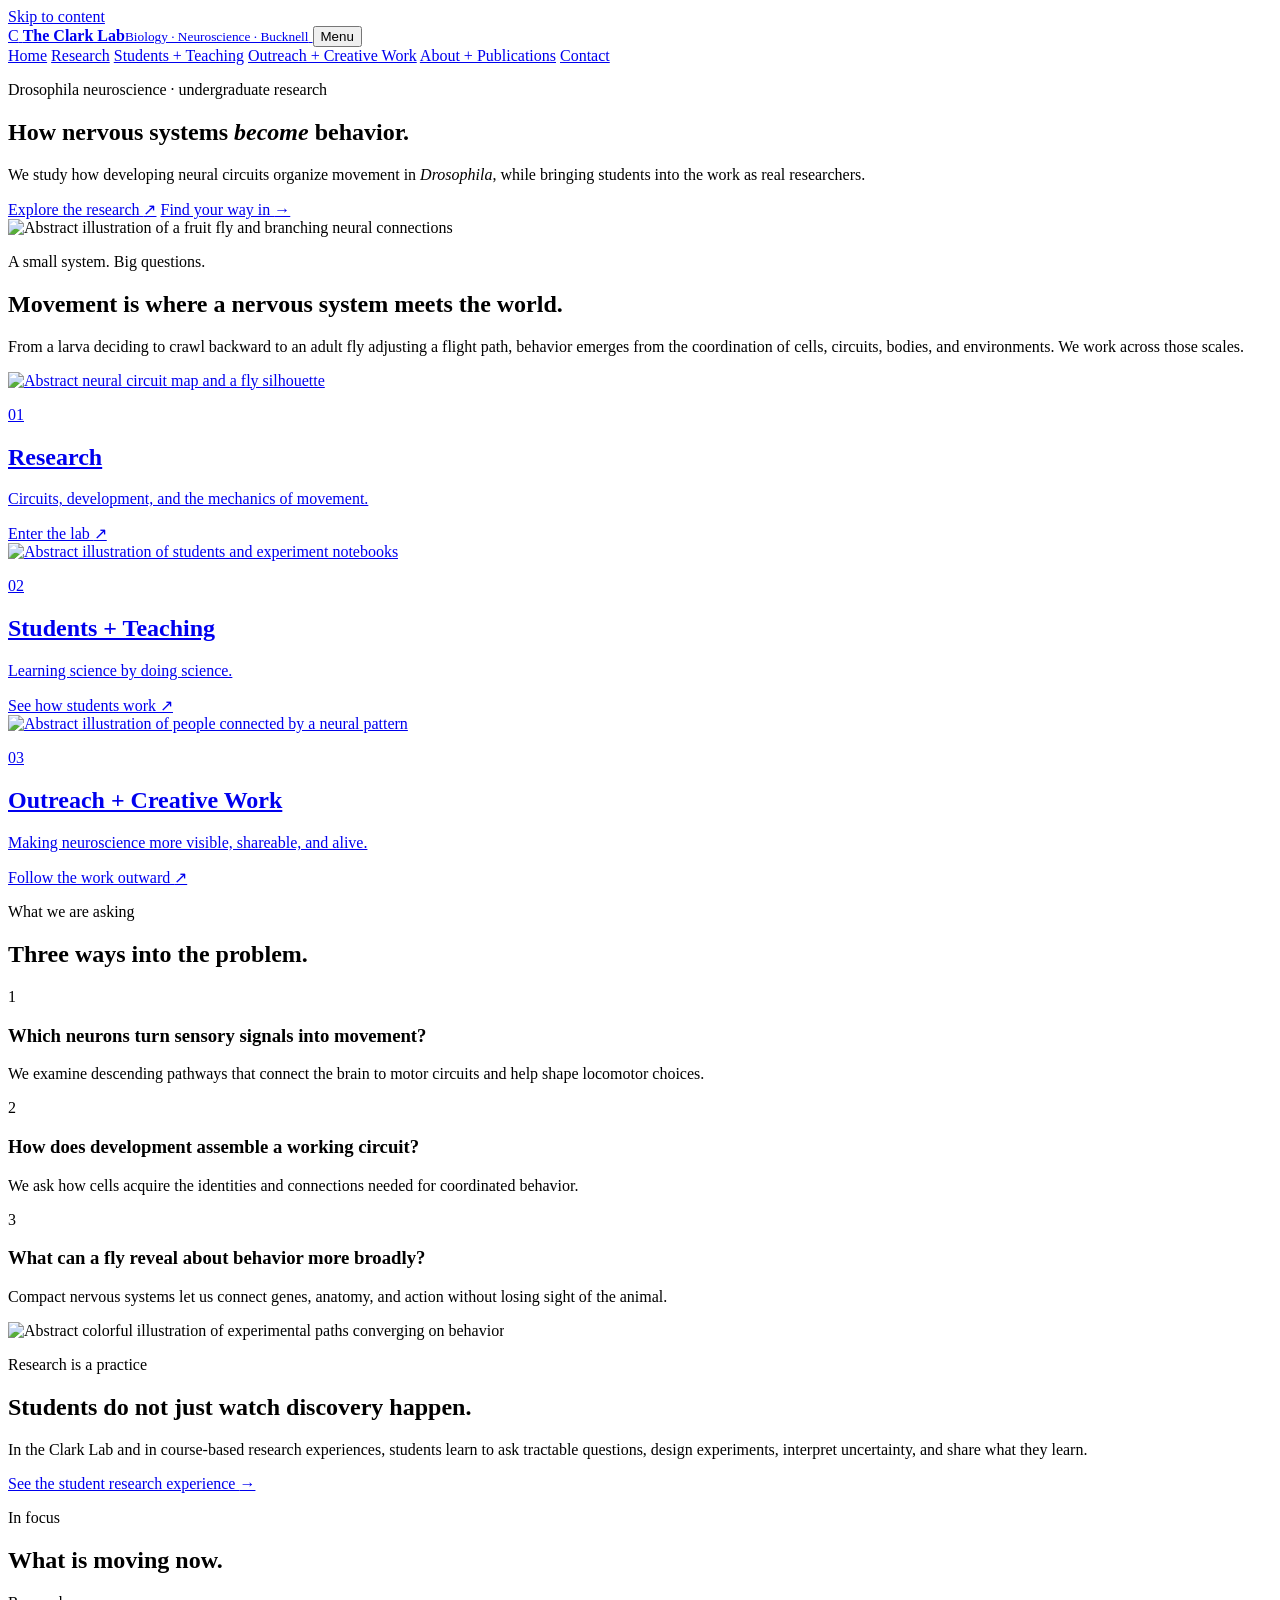
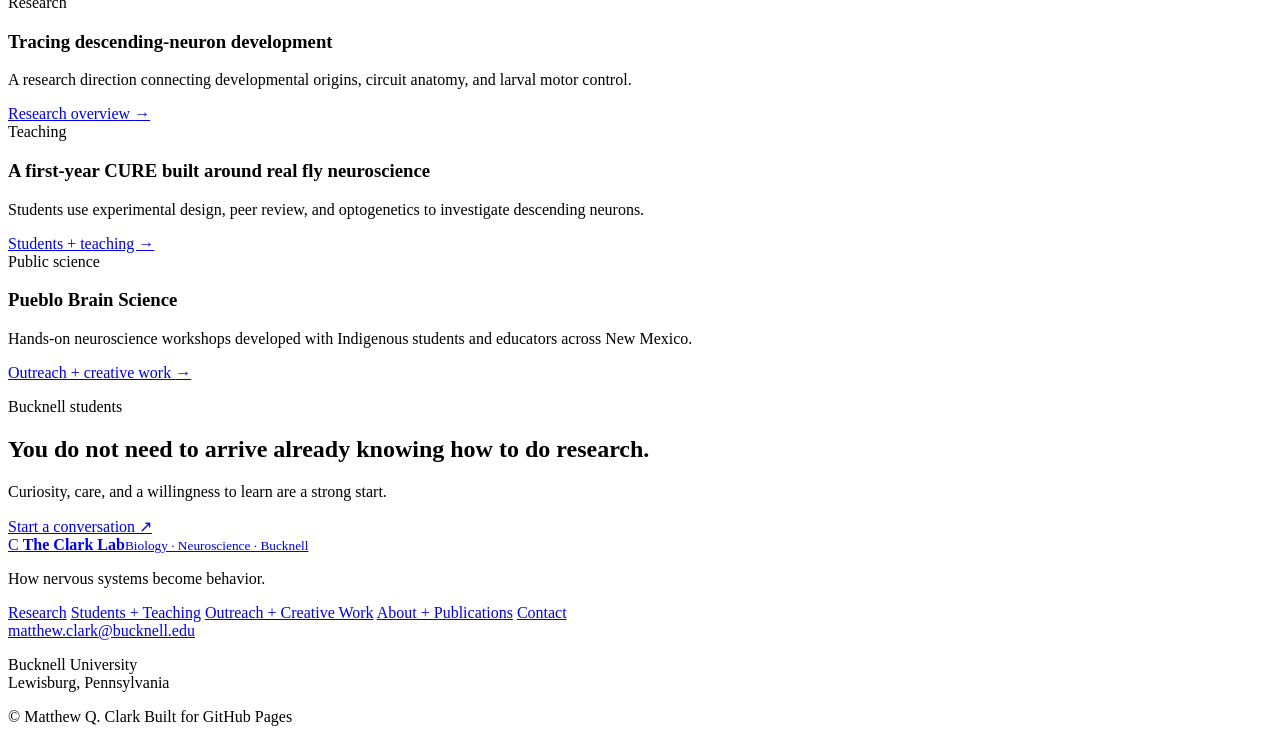
==== index.html @ 7c09bc30 "Initial website upload" ====
<!doctype html>
<html lang="en">
<head>
  <meta charset="utf-8">
  <meta name="viewport" content="width=device-width, initial-scale=1">
  <meta name="description" content="The Clark Lab studies how developing neural circuits organize movement in Drosophila while bringing students into the work as researchers.">
  <title>The Clark Lab | How nervous systems become behavior</title>
  <link rel="stylesheet" href="assets/styles.css">
  <script defer src="assets/script.js"></script>
</head>
<body>
  <a class="skip-link" href="#main">Skip to content</a>
  <header class="site-header">
    <a class="brand" href="index.html" aria-label="The Clark Lab home">
      <span class="brand-mark" aria-hidden="true">C</span>
      <span><strong>The Clark Lab</strong><small>Biology · Neuroscience · Bucknell</small></span>
    </a>
    <button class="menu-toggle" type="button" aria-expanded="false" aria-controls="site-nav">Menu</button>
    <nav id="site-nav" class="site-nav" aria-label="Primary navigation">
      <a class="active" aria-current="page" href="index.html">Home</a>
      <a href="research.html">Research</a>
      <a href="students.html">Students + Teaching</a>
      <a href="outreach.html">Outreach + Creative Work</a>
      <a href="about.html">About + Publications</a>
      <a href="contact.html">Contact</a>
    </nav>
  </header>

  <main id="main">
    <section class="hero section-shell">
      <div class="hero-copy reveal">
        <p class="eyebrow">Drosophila neuroscience · undergraduate research</p>
        <h1>How nervous systems <em>become</em> behavior.</h1>
        <p class="lead">We study how developing neural circuits organize movement in <i>Drosophila</i>, while bringing students into the work as real researchers.</p>
        <div class="button-row">
          <a class="button button-primary" href="research.html">Explore the research <span aria-hidden="true">↗</span></a>
          <a class="button button-ghost" href="students.html">Find your way in <span aria-hidden="true">→</span></a>
        </div>
      </div>
      <div class="hero-art reveal" aria-label="Abstract illustration of a fruit fly connected to a descending neural circuit">
        <img src="assets/img/hero-circuit.svg" alt="Abstract illustration of a fruit fly and branching neural connections" width="900" height="700">
      </div>
    </section>

    <section class="intro section-shell reveal">
      <p class="section-kicker">A small system. Big questions.</p>
      <div class="split-heading">
        <h2>Movement is where a nervous system meets the world.</h2>
        <p>From a larva deciding to crawl backward to an adult fly adjusting a flight path, behavior emerges from the coordination of cells, circuits, bodies, and environments. We work across those scales.</p>
      </div>
    </section>

    <section class="pathways section-shell">
      <a class="path-card path-research reveal" href="research.html">
        <img src="assets/img/research-card.svg" alt="Abstract neural circuit map and a fly silhouette">
        <div class="path-card-copy">
          <p class="eyebrow">01</p>
          <h2>Research</h2>
          <p>Circuits, development, and the mechanics of movement.</p>
          <span class="text-link">Enter the lab <span aria-hidden="true">↗</span></span>
        </div>
      </a>
      <a class="path-card path-teaching reveal" href="students.html">
        <img src="assets/img/teaching-card.svg" alt="Abstract illustration of students and experiment notebooks">
        <div class="path-card-copy">
          <p class="eyebrow">02</p>
          <h2>Students + Teaching</h2>
          <p>Learning science by doing science.</p>
          <span class="text-link">See how students work <span aria-hidden="true">↗</span></span>
        </div>
      </a>
      <a class="path-card path-outreach reveal" href="outreach.html">
        <img src="assets/img/outreach-card.svg" alt="Abstract illustration of people connected by a neural pattern">
        <div class="path-card-copy">
          <p class="eyebrow">03</p>
          <h2>Outreach + Creative Work</h2>
          <p>Making neuroscience more visible, shareable, and alive.</p>
          <span class="text-link">Follow the work outward <span aria-hidden="true">↗</span></span>
        </div>
      </a>
    </section>

    <section class="questions-section section-shell">
      <div class="section-heading reveal">
        <p class="section-kicker">What we are asking</p>
        <h2>Three ways into the problem.</h2>
      </div>
      <div class="question-grid">
        <article class="question reveal">
          <span class="question-number">1</span>
          <h3>Which neurons turn sensory signals into movement?</h3>
          <p>We examine descending pathways that connect the brain to motor circuits and help shape locomotor choices.</p>
        </article>
        <article class="question reveal">
          <span class="question-number">2</span>
          <h3>How does development assemble a working circuit?</h3>
          <p>We ask how cells acquire the identities and connections needed for coordinated behavior.</p>
        </article>
        <article class="question reveal">
          <span class="question-number">3</span>
          <h3>What can a fly reveal about behavior more broadly?</h3>
          <p>Compact nervous systems let us connect genes, anatomy, and action without losing sight of the animal.</p>
        </article>
      </div>
    </section>

    <section class="feature-band">
      <div class="section-shell feature-band-layout">
        <div class="feature-art reveal">
          <img src="assets/img/process-band.svg" alt="Abstract colorful illustration of experimental paths converging on behavior">
        </div>
        <div class="feature-copy reveal">
          <p class="section-kicker">Research is a practice</p>
          <h2>Students do not just watch discovery happen.</h2>
          <p>In the Clark Lab and in course-based research experiences, students learn to ask tractable questions, design experiments, interpret uncertainty, and share what they learn.</p>
          <a class="text-link" href="students.html">See the student research experience <span aria-hidden="true">→</span></a>
        </div>
      </div>
    </section>

    <section class="current-work section-shell">
      <div class="section-heading reveal">
        <p class="section-kicker">In focus</p>
        <h2>What is moving now.</h2>
      </div>
      <div class="update-grid">
        <article class="update-card reveal">
          <span class="update-label">Research</span>
          <h3>Tracing descending-neuron development</h3>
          <p>A research direction connecting developmental origins, circuit anatomy, and larval motor control.</p>
          <a href="research.html" class="text-link">Research overview <span aria-hidden="true">→</span></a>
        </article>
        <article class="update-card reveal">
          <span class="update-label">Teaching</span>
          <h3>A first-year CURE built around real fly neuroscience</h3>
          <p>Students use experimental design, peer review, and optogenetics to investigate descending neurons.</p>
          <a href="students.html" class="text-link">Students + teaching <span aria-hidden="true">→</span></a>
        </article>
        <article class="update-card reveal">
          <span class="update-label">Public science</span>
          <h3>Pueblo Brain Science</h3>
          <p>Hands-on neuroscience workshops developed with Indigenous students and educators across New Mexico.</p>
          <a href="outreach.html" class="text-link">Outreach + creative work <span aria-hidden="true">→</span></a>
        </article>
      </div>
    </section>

    <section class="join-banner section-shell reveal">
      <p class="section-kicker">Bucknell students</p>
      <h2>You do not need to arrive already knowing how to do research.</h2>
      <p>Curiosity, care, and a willingness to learn are a strong start.</p>
      <a class="button button-primary" href="contact.html">Start a conversation <span aria-hidden="true">↗</span></a>
    </section>
  </main>

  <footer class="site-footer">
    <div class="footer-main section-shell">
      <div>
        <a class="brand footer-brand" href="index.html">
          <span class="brand-mark" aria-hidden="true">C</span>
          <span><strong>The Clark Lab</strong><small>Biology · Neuroscience · Bucknell</small></span>
        </a>
        <p class="footer-note">How nervous systems become behavior.</p>
      </div>
      <div class="footer-links">
        <a href="research.html">Research</a>
        <a href="students.html">Students + Teaching</a>
        <a href="outreach.html">Outreach + Creative Work</a>
        <a href="about.html">About + Publications</a>
        <a href="contact.html">Contact</a>
      </div>
      <div class="footer-contact">
        <a href="mailto:matthew.clark@bucknell.edu">matthew.clark@bucknell.edu</a>
        <p>Bucknell University<br>Lewisburg, Pennsylvania</p>
      </div>
    </div>
    <div class="footer-bottom section-shell">
      <span>© <span id="year"></span> Matthew Q. Clark</span>
      <span>Built for GitHub Pages</span>
    </div>
  </footer>
</body>
</html>
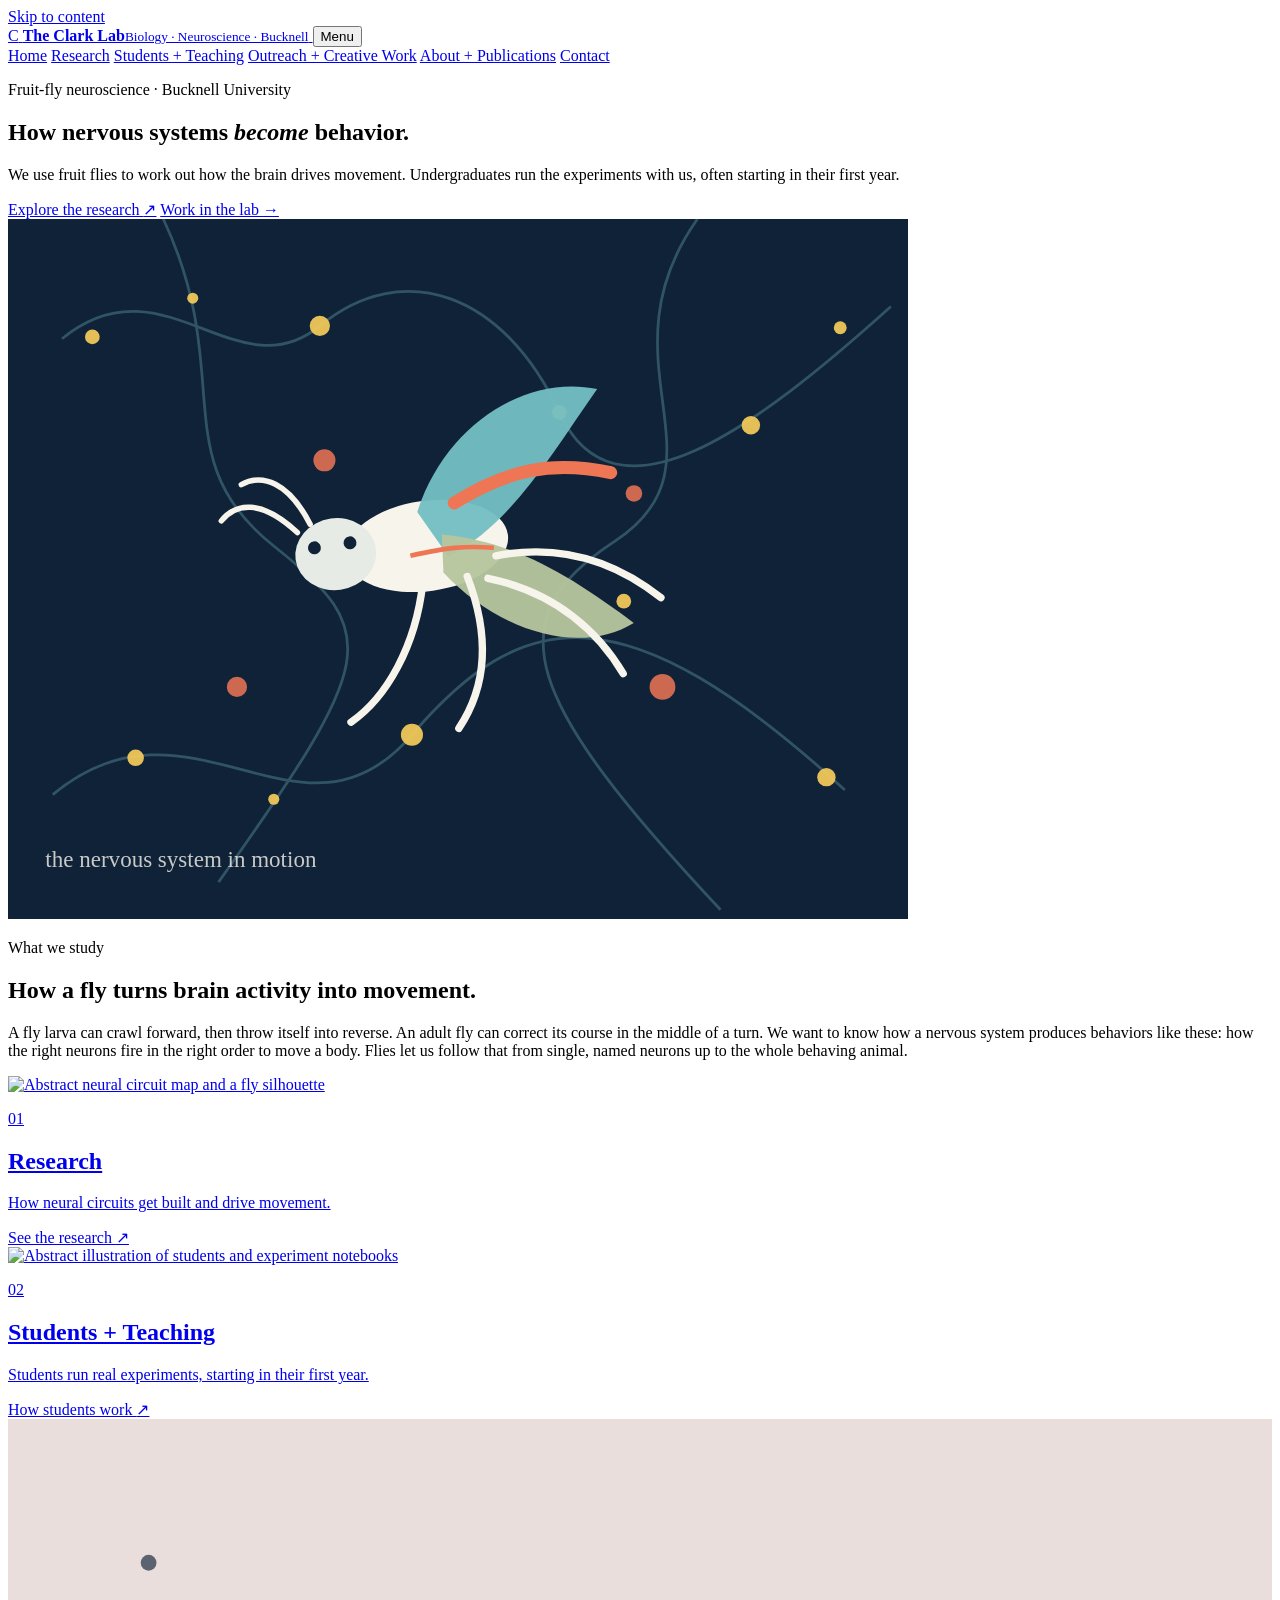
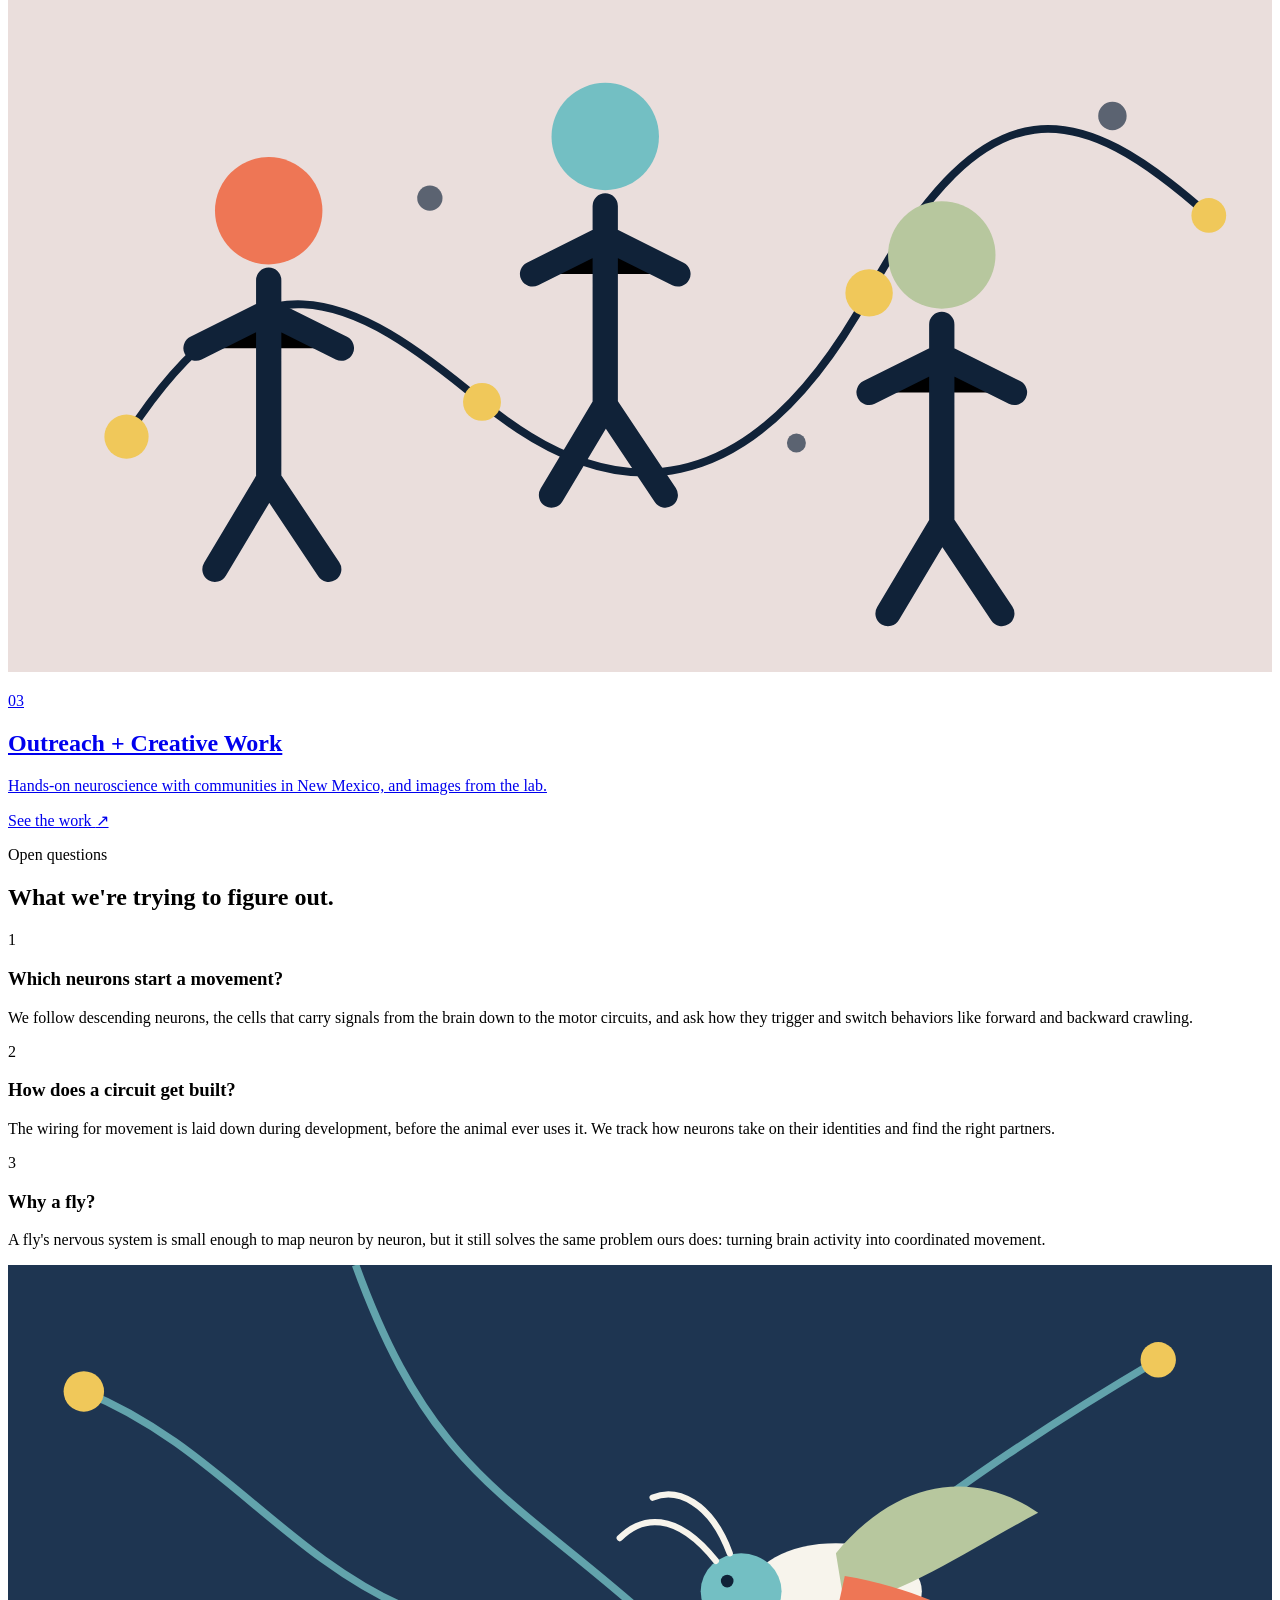
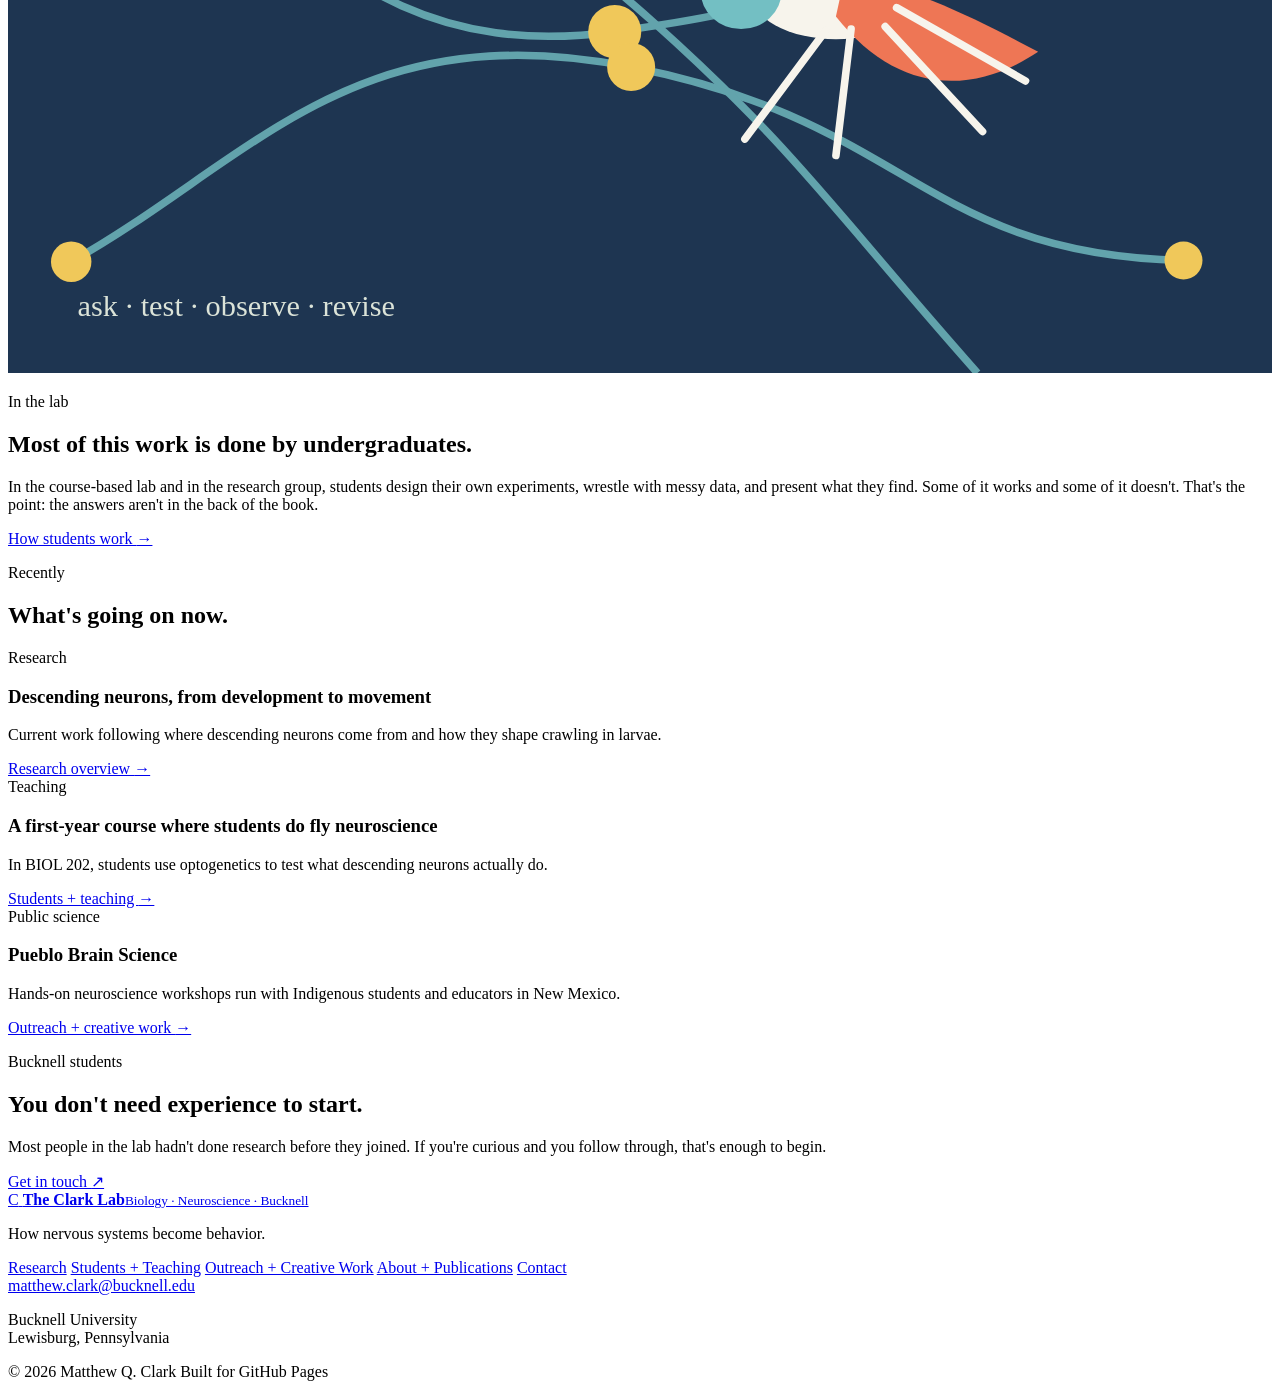
==== commit eee9dc7d: "Refresh site copy" ====
--- a/index.html
+++ b/index.html
@@ -3,7 +3,7 @@
 <head>
   <meta charset="utf-8">
   <meta name="viewport" content="width=device-width, initial-scale=1">
-  <meta name="description" content="The Clark Lab studies how developing neural circuits organize movement in Drosophila while bringing students into the work as researchers.">
+  <meta name="description" content="The Clark Lab at Bucknell uses fruit flies to study how the brain drives movement, with undergraduates running the experiments.">
   <title>The Clark Lab | How nervous systems become behavior</title>
   <link rel="stylesheet" href="assets/styles.css">
   <script defer src="assets/script.js"></script>
@@ -29,12 +29,12 @@
   <main id="main">
     <section class="hero section-shell">
       <div class="hero-copy reveal">
-        <p class="eyebrow">Drosophila neuroscience · undergraduate research</p>
+        <p class="eyebrow">Fruit-fly neuroscience · Bucknell University</p>
         <h1>How nervous systems <em>become</em> behavior.</h1>
-        <p class="lead">We study how developing neural circuits organize movement in <i>Drosophila</i>, while bringing students into the work as real researchers.</p>
+        <p class="lead">We use fruit flies to work out how the brain drives movement. Undergraduates run the experiments with us, often starting in their first year.</p>
         <div class="button-row">
           <a class="button button-primary" href="research.html">Explore the research <span aria-hidden="true">↗</span></a>
-          <a class="button button-ghost" href="students.html">Find your way in <span aria-hidden="true">→</span></a>
+          <a class="button button-ghost" href="students.html">Work in the lab <span aria-hidden="true">→</span></a>
         </div>
       </div>
       <div class="hero-art reveal" aria-label="Abstract illustration of a fruit fly connected to a descending neural circuit">
@@ -43,10 +43,10 @@
     </section>
 
     <section class="intro section-shell reveal">
-      <p class="section-kicker">A small system. Big questions.</p>
+      <p class="section-kicker">What we study</p>
       <div class="split-heading">
-        <h2>Movement is where a nervous system meets the world.</h2>
-        <p>From a larva deciding to crawl backward to an adult fly adjusting a flight path, behavior emerges from the coordination of cells, circuits, bodies, and environments. We work across those scales.</p>
+        <h2>How a fly turns brain activity into movement.</h2>
+        <p>A fly larva can crawl forward, then throw itself into reverse. An adult fly can correct its course in the middle of a turn. We want to know how a nervous system produces behaviors like these: how the right neurons fire in the right order to move a body. Flies let us follow that from single, named neurons up to the whole behaving animal.</p>
       </div>
     </section>
 
@@ -56,8 +56,8 @@
         <div class="path-card-copy">
           <p class="eyebrow">01</p>
           <h2>Research</h2>
-          <p>Circuits, development, and the mechanics of movement.</p>
-          <span class="text-link">Enter the lab <span aria-hidden="true">↗</span></span>
+          <p>How neural circuits get built and drive movement.</p>
+          <span class="text-link">See the research <span aria-hidden="true">↗</span></span>
         </div>
       </a>
       <a class="path-card path-teaching reveal" href="students.html">
@@ -65,8 +65,8 @@
         <div class="path-card-copy">
           <p class="eyebrow">02</p>
           <h2>Students + Teaching</h2>
-          <p>Learning science by doing science.</p>
-          <span class="text-link">See how students work <span aria-hidden="true">↗</span></span>
+          <p>Students run real experiments, starting in their first year.</p>
+          <span class="text-link">How students work <span aria-hidden="true">↗</span></span>
         </div>
       </a>
       <a class="path-card path-outreach reveal" href="outreach.html">
@@ -74,32 +74,32 @@
         <div class="path-card-copy">
           <p class="eyebrow">03</p>
           <h2>Outreach + Creative Work</h2>
-          <p>Making neuroscience more visible, shareable, and alive.</p>
-          <span class="text-link">Follow the work outward <span aria-hidden="true">↗</span></span>
+          <p>Hands-on neuroscience with communities in New Mexico, and images from the lab.</p>
+          <span class="text-link">See the work <span aria-hidden="true">↗</span></span>
         </div>
       </a>
     </section>
 
     <section class="questions-section section-shell">
       <div class="section-heading reveal">
-        <p class="section-kicker">What we are asking</p>
-        <h2>Three ways into the problem.</h2>
+        <p class="section-kicker">Open questions</p>
+        <h2>What we're trying to figure out.</h2>
       </div>
       <div class="question-grid">
         <article class="question reveal">
           <span class="question-number">1</span>
-          <h3>Which neurons turn sensory signals into movement?</h3>
-          <p>We examine descending pathways that connect the brain to motor circuits and help shape locomotor choices.</p>
+          <h3>Which neurons start a movement?</h3>
+          <p>We follow descending neurons, the cells that carry signals from the brain down to the motor circuits, and ask how they trigger and switch behaviors like forward and backward crawling.</p>
         </article>
         <article class="question reveal">
           <span class="question-number">2</span>
-          <h3>How does development assemble a working circuit?</h3>
-          <p>We ask how cells acquire the identities and connections needed for coordinated behavior.</p>
+          <h3>How does a circuit get built?</h3>
+          <p>The wiring for movement is laid down during development, before the animal ever uses it. We track how neurons take on their identities and find the right partners.</p>
         </article>
         <article class="question reveal">
           <span class="question-number">3</span>
-          <h3>What can a fly reveal about behavior more broadly?</h3>
-          <p>Compact nervous systems let us connect genes, anatomy, and action without losing sight of the animal.</p>
+          <h3>Why a fly?</h3>
+          <p>A fly's nervous system is small enough to map neuron by neuron, but it still solves the same problem ours does: turning brain activity into coordinated movement.</p>
         </article>
       </div>
     </section>
@@ -110,36 +110,36 @@
           <img src="assets/img/process-band.svg" alt="Abstract colorful illustration of experimental paths converging on behavior">
         </div>
         <div class="feature-copy reveal">
-          <p class="section-kicker">Research is a practice</p>
-          <h2>Students do not just watch discovery happen.</h2>
-          <p>In the Clark Lab and in course-based research experiences, students learn to ask tractable questions, design experiments, interpret uncertainty, and share what they learn.</p>
-          <a class="text-link" href="students.html">See the student research experience <span aria-hidden="true">→</span></a>
+          <p class="section-kicker">In the lab</p>
+          <h2>Most of this work is done by undergraduates.</h2>
+          <p>In the course-based lab and in the research group, students design their own experiments, wrestle with messy data, and present what they find. Some of it works and some of it doesn't. That's the point: the answers aren't in the back of the book.</p>
+          <a class="text-link" href="students.html">How students work <span aria-hidden="true">→</span></a>
         </div>
       </div>
     </section>
 
     <section class="current-work section-shell">
       <div class="section-heading reveal">
-        <p class="section-kicker">In focus</p>
-        <h2>What is moving now.</h2>
+        <p class="section-kicker">Recently</p>
+        <h2>What's going on now.</h2>
       </div>
       <div class="update-grid">
         <article class="update-card reveal">
           <span class="update-label">Research</span>
-          <h3>Tracing descending-neuron development</h3>
-          <p>A research direction connecting developmental origins, circuit anatomy, and larval motor control.</p>
+          <h3>Descending neurons, from development to movement</h3>
+          <p>Current work following where descending neurons come from and how they shape crawling in larvae.</p>
           <a href="research.html" class="text-link">Research overview <span aria-hidden="true">→</span></a>
         </article>
         <article class="update-card reveal">
           <span class="update-label">Teaching</span>
-          <h3>A first-year CURE built around real fly neuroscience</h3>
-          <p>Students use experimental design, peer review, and optogenetics to investigate descending neurons.</p>
+          <h3>A first-year course where students do fly neuroscience</h3>
+          <p>In BIOL 202, students use optogenetics to test what descending neurons actually do.</p>
           <a href="students.html" class="text-link">Students + teaching <span aria-hidden="true">→</span></a>
         </article>
         <article class="update-card reveal">
           <span class="update-label">Public science</span>
           <h3>Pueblo Brain Science</h3>
-          <p>Hands-on neuroscience workshops developed with Indigenous students and educators across New Mexico.</p>
+          <p>Hands-on neuroscience workshops run with Indigenous students and educators in New Mexico.</p>
           <a href="outreach.html" class="text-link">Outreach + creative work <span aria-hidden="true">→</span></a>
         </article>
       </div>
@@ -147,9 +147,9 @@
 
     <section class="join-banner section-shell reveal">
       <p class="section-kicker">Bucknell students</p>
-      <h2>You do not need to arrive already knowing how to do research.</h2>
-      <p>Curiosity, care, and a willingness to learn are a strong start.</p>
-      <a class="button button-primary" href="contact.html">Start a conversation <span aria-hidden="true">↗</span></a>
+      <h2>You don't need experience to start.</h2>
+      <p>Most people in the lab hadn't done research before they joined. If you're curious and you follow through, that's enough to begin.</p>
+      <a class="button button-primary" href="contact.html">Get in touch <span aria-hidden="true">↗</span></a>
     </section>
   </main>
 
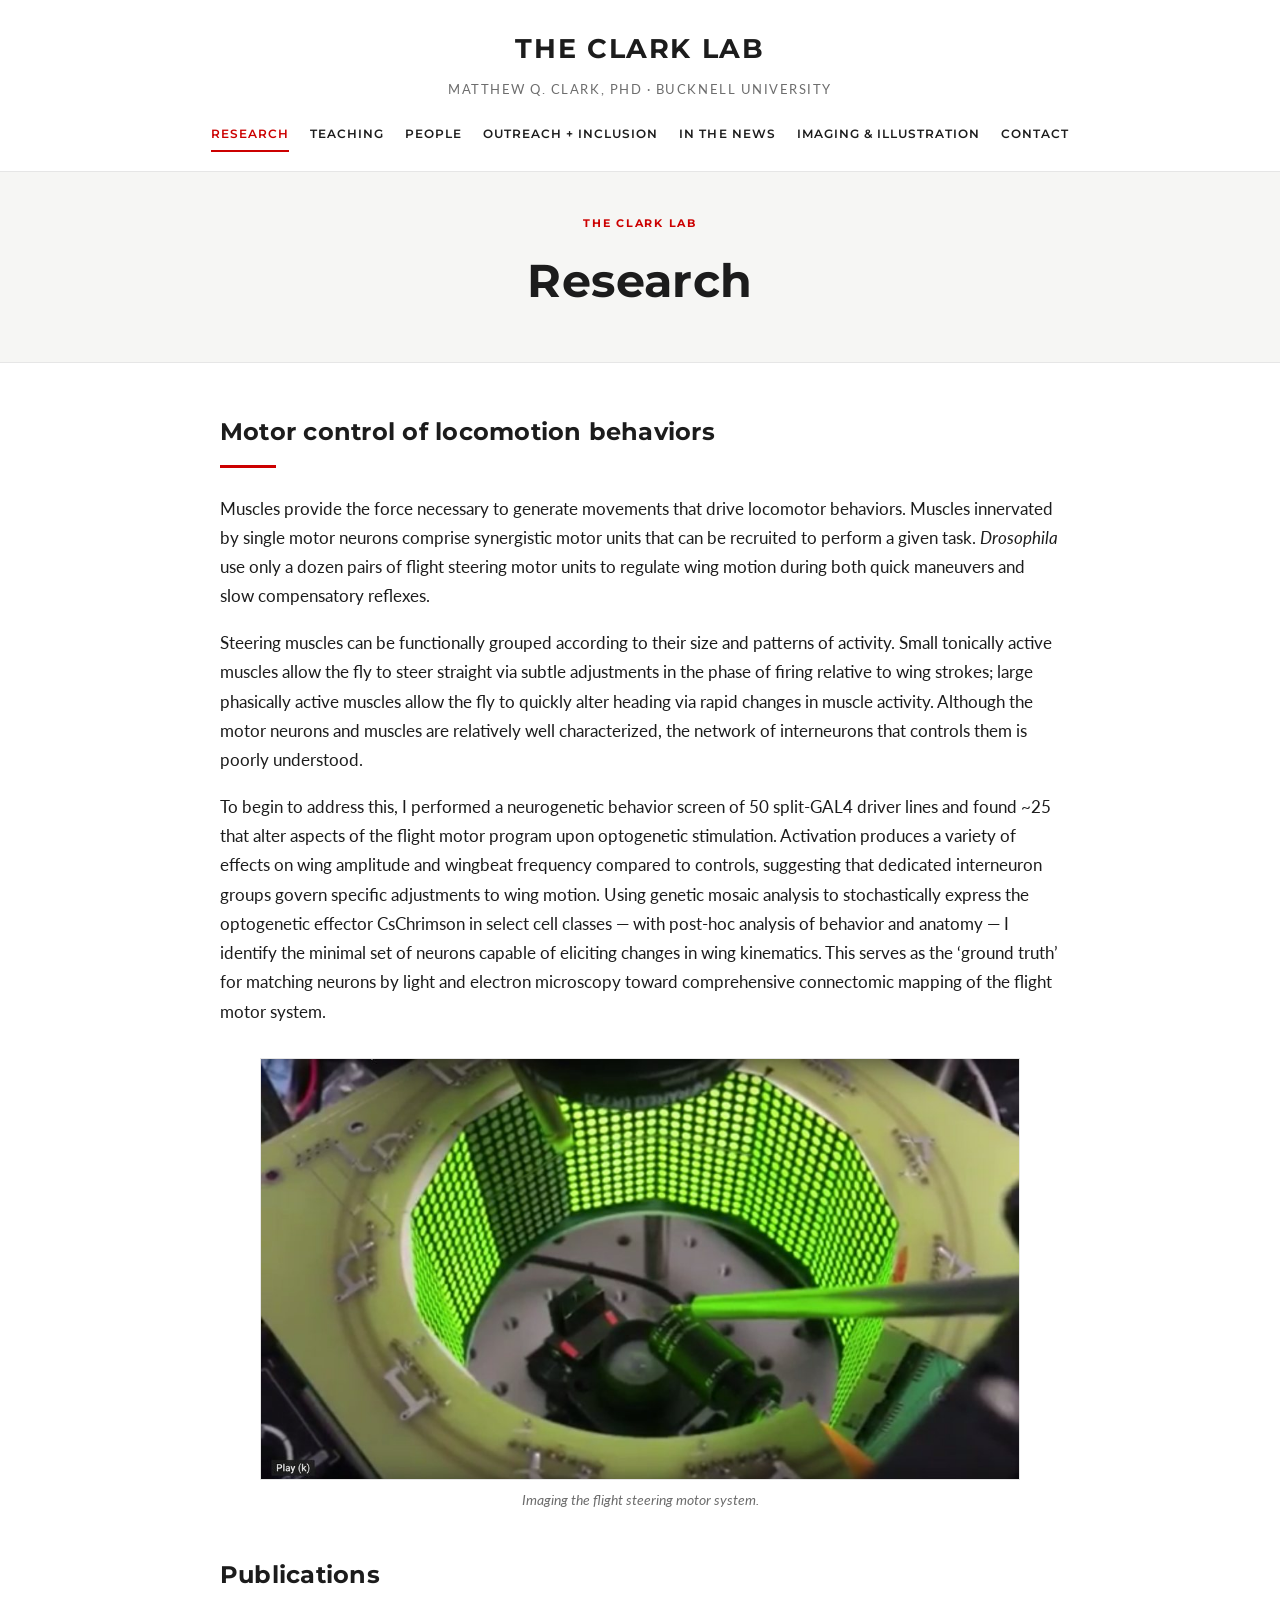
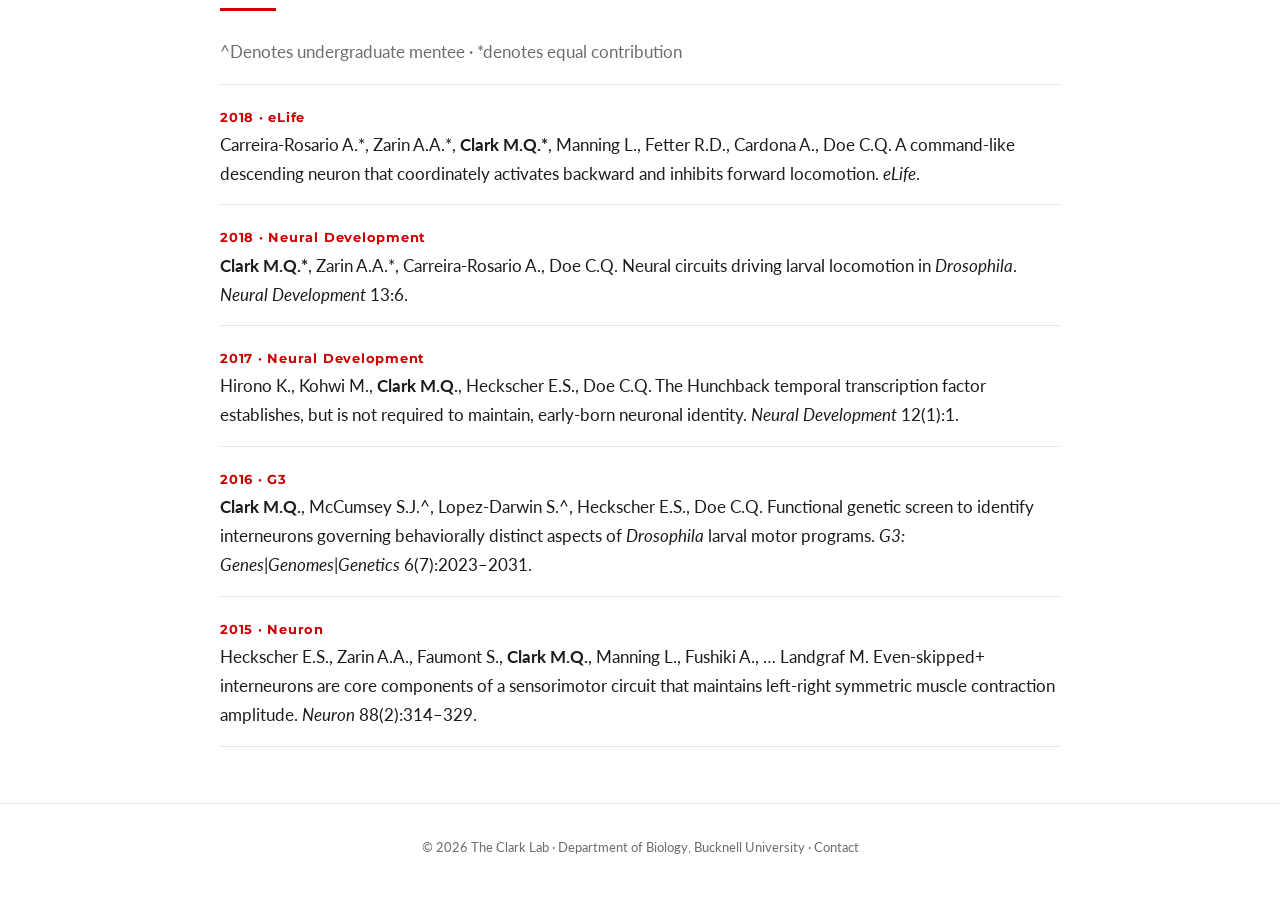
==== commit 11a4a286: "new update" ====
--- a/index.html
+++ b/index.html
@@ -1,183 +1,42 @@
 <!doctype html>
 <html lang="en">
 <head>
-  <meta charset="utf-8">
-  <meta name="viewport" content="width=device-width, initial-scale=1">
-  <meta name="description" content="The Clark Lab at Bucknell uses fruit flies to study how the brain drives movement, with undergraduates running the experiments.">
-  <title>The Clark Lab | How nervous systems become behavior</title>
-  <link rel="stylesheet" href="assets/styles.css">
-  <script defer src="assets/script.js"></script>
+<meta charset="utf-8"><meta name="viewport" content="width=device-width, initial-scale=1">
+<title>Research | The Clark Lab</title>
+<link rel="preconnect" href="https://fonts.googleapis.com"><link rel="preconnect" href="https://fonts.gstatic.com" crossorigin>
+<link href="https://fonts.googleapis.com/css2?family=Montserrat:wght@400;600;700&family=Lato:ital,wght@0,400;0,700;1,400&display=swap" rel="stylesheet">
+<link rel="stylesheet" href="assets/styles.css">
 </head>
 <body>
-  <a class="skip-link" href="#main">Skip to content</a>
-  <header class="site-header">
-    <a class="brand" href="index.html" aria-label="The Clark Lab home">
-      <span class="brand-mark" aria-hidden="true">C</span>
-      <span><strong>The Clark Lab</strong><small>Biology · Neuroscience · Bucknell</small></span>
-    </a>
-    <button class="menu-toggle" type="button" aria-expanded="false" aria-controls="site-nav">Menu</button>
-    <nav id="site-nav" class="site-nav" aria-label="Primary navigation">
-      <a class="active" aria-current="page" href="index.html">Home</a>
-      <a href="research.html">Research</a>
-      <a href="students.html">Students + Teaching</a>
-      <a href="outreach.html">Outreach + Creative Work</a>
-      <a href="about.html">About + Publications</a>
-      <a href="contact.html">Contact</a>
-    </nav>
-  </header>
+<header class="site-header">
+  <a class="site-title" href="index.html">The Clark Lab</a>
+  <p class="site-sub">Matthew Q. Clark, PhD &middot; Bucknell University</p>
+  <nav class="nav"><a href="index.html" class="active">Research</a><a href="teaching.html">Teaching</a><a href="people.html">People</a><a href="outreach.html">Outreach + Inclusion</a><a href="news.html">In the News</a><a href="imaging.html">Imaging &amp; Illustration</a><a href="contact.html">Contact</a></nav>
+</header>
+<section class="page-band"><p class="eyebrow">The Clark Lab</p><h1>Research</h1></section>
+<main>
 
-  <main id="main">
-    <section class="hero section-shell">
-      <div class="hero-copy reveal">
-        <p class="eyebrow">Fruit-fly neuroscience · Bucknell University</p>
-        <h1>How nervous systems <em>become</em> behavior.</h1>
-        <p class="lead">We use fruit flies to work out how the brain drives movement. Undergraduates run the experiments with us, often starting in their first year.</p>
-        <div class="button-row">
-          <a class="button button-primary" href="research.html">Explore the research <span aria-hidden="true">↗</span></a>
-          <a class="button button-ghost" href="students.html">Work in the lab <span aria-hidden="true">→</span></a>
-        </div>
-      </div>
-      <div class="hero-art reveal" aria-label="Abstract illustration of a fruit fly connected to a descending neural circuit">
-        <img src="assets/img/hero-circuit.svg" alt="Abstract illustration of a fruit fly and branching neural connections" width="900" height="700">
-      </div>
-    </section>
+<h2>Motor control of locomotion behaviors</h2>
+<hr class="rule">
+<p>Muscles provide the force necessary to generate movements that drive locomotor behaviors. Muscles innervated by single motor neurons comprise synergistic motor units that can be recruited to perform a given task. <em>Drosophila</em> use only a dozen pairs of flight steering motor units to regulate wing motion during both quick maneuvers and slow compensatory reflexes.</p>
+<p>Steering muscles can be functionally grouped according to their size and patterns of activity. Small tonically active muscles allow the fly to steer straight via subtle adjustments in the phase of firing relative to wing strokes; large phasically active muscles allow the fly to quickly alter heading via rapid changes in muscle activity. Although the motor neurons and muscles are relatively well characterized, the network of interneurons that controls them is poorly understood.</p>
+<p>To begin to address this, I performed a neurogenetic behavior screen of 50 split-GAL4 driver lines and found ~25 that alter aspects of the flight motor program upon optogenetic stimulation. Activation produces a variety of effects on wing amplitude and wingbeat frequency compared to controls, suggesting that dedicated interneuron groups govern specific adjustments to wing motion. Using genetic mosaic analysis to stochastically express the optogenetic effector CsChrimson in select cell classes &mdash; with post-hoc analysis of behavior and anatomy &mdash; I identify the minimal set of neurons capable of eliciting changes in wing kinematics. This serves as the &lsquo;ground truth&rsquo; for matching neurons by light and electron microscopy toward comprehensive connectomic mapping of the flight motor system.</p>
+<figure><img src="assets/img/flight-steering.jpg" alt="Tethered-flight imaging of the Drosophila flight steering motor system" width="760"><figcaption>Imaging the flight steering motor system.</figcaption></figure>
 
-    <section class="intro section-shell reveal">
-      <p class="section-kicker">What we study</p>
-      <div class="split-heading">
-        <h2>How a fly turns brain activity into movement.</h2>
-        <p>A fly larva can crawl forward, then throw itself into reverse. An adult fly can correct its course in the middle of a turn. We want to know how a nervous system produces behaviors like these: how the right neurons fire in the right order to move a body. Flies let us follow that from single, named neurons up to the whole behaving animal.</p>
-      </div>
-    </section>
+<h2>Publications</h2>
+<hr class="rule">
+<p class="muted">^Denotes undergraduate mentee &middot; *denotes equal contribution</p>
+<ul class="pub-list">
+<li><span class="yr">2018 &middot; eLife</span><br>Carreira-Rosario A.*, Zarin A.A.*, <b>Clark M.Q.*</b>, Manning L., Fetter R.D., Cardona A., Doe C.Q. A command-like descending neuron that coordinately activates backward and inhibits forward locomotion. <em>eLife</em>.</li>
+<li><span class="yr">2018 &middot; Neural Development</span><br><b>Clark M.Q.*</b>, Zarin A.A.*, Carreira-Rosario A., Doe C.Q. Neural circuits driving larval locomotion in <em>Drosophila</em>. <em>Neural Development</em> 13:6.</li>
+<li><span class="yr">2017 &middot; Neural Development</span><br>Hirono K., Kohwi M., <b>Clark M.Q.</b>, Heckscher E.S., Doe C.Q. The Hunchback temporal transcription factor establishes, but is not required to maintain, early-born neuronal identity. <em>Neural Development</em> 12(1):1.</li>
+<li><span class="yr">2016 &middot; G3</span><br><b>Clark M.Q.</b>, McCumsey S.J.^, Lopez-Darwin S.^, Heckscher E.S., Doe C.Q. Functional genetic screen to identify interneurons governing behaviorally distinct aspects of <em>Drosophila</em> larval motor programs. <em>G3: Genes|Genomes|Genetics</em> 6(7):2023&ndash;2031.</li>
+<li><span class="yr">2015 &middot; Neuron</span><br>Heckscher E.S., Zarin A.A., Faumont S., <b>Clark M.Q.</b>, Manning L., Fushiki A., &hellip; Landgraf M. Even-skipped+ interneurons are core components of a sensorimotor circuit that maintains left-right symmetric muscle contraction amplitude. <em>Neuron</em> 88(2):314&ndash;329.</li>
+</ul>
 
-    <section class="pathways section-shell">
-      <a class="path-card path-research reveal" href="research.html">
-        <img src="assets/img/research-card.svg" alt="Abstract neural circuit map and a fly silhouette">
-        <div class="path-card-copy">
-          <p class="eyebrow">01</p>
-          <h2>Research</h2>
-          <p>How neural circuits get built and drive movement.</p>
-          <span class="text-link">See the research <span aria-hidden="true">↗</span></span>
-        </div>
-      </a>
-      <a class="path-card path-teaching reveal" href="students.html">
-        <img src="assets/img/teaching-card.svg" alt="Abstract illustration of students and experiment notebooks">
-        <div class="path-card-copy">
-          <p class="eyebrow">02</p>
-          <h2>Students + Teaching</h2>
-          <p>Students run real experiments, starting in their first year.</p>
-          <span class="text-link">How students work <span aria-hidden="true">↗</span></span>
-        </div>
-      </a>
-      <a class="path-card path-outreach reveal" href="outreach.html">
-        <img src="assets/img/outreach-card.svg" alt="Abstract illustration of people connected by a neural pattern">
-        <div class="path-card-copy">
-          <p class="eyebrow">03</p>
-          <h2>Outreach + Creative Work</h2>
-          <p>Hands-on neuroscience with communities in New Mexico, and images from the lab.</p>
-          <span class="text-link">See the work <span aria-hidden="true">↗</span></span>
-        </div>
-      </a>
-    </section>
-
-    <section class="questions-section section-shell">
-      <div class="section-heading reveal">
-        <p class="section-kicker">Open questions</p>
-        <h2>What we're trying to figure out.</h2>
-      </div>
-      <div class="question-grid">
-        <article class="question reveal">
-          <span class="question-number">1</span>
-          <h3>Which neurons start a movement?</h3>
-          <p>We follow descending neurons, the cells that carry signals from the brain down to the motor circuits, and ask how they trigger and switch behaviors like forward and backward crawling.</p>
-        </article>
-        <article class="question reveal">
-          <span class="question-number">2</span>
-          <h3>How does a circuit get built?</h3>
-          <p>The wiring for movement is laid down during development, before the animal ever uses it. We track how neurons take on their identities and find the right partners.</p>
-        </article>
-        <article class="question reveal">
-          <span class="question-number">3</span>
-          <h3>Why a fly?</h3>
-          <p>A fly's nervous system is small enough to map neuron by neuron, but it still solves the same problem ours does: turning brain activity into coordinated movement.</p>
-        </article>
-      </div>
-    </section>
-
-    <section class="feature-band">
-      <div class="section-shell feature-band-layout">
-        <div class="feature-art reveal">
-          <img src="assets/img/process-band.svg" alt="Abstract colorful illustration of experimental paths converging on behavior">
-        </div>
-        <div class="feature-copy reveal">
-          <p class="section-kicker">In the lab</p>
-          <h2>Most of this work is done by undergraduates.</h2>
-          <p>In the course-based lab and in the research group, students design their own experiments, wrestle with messy data, and present what they find. Some of it works and some of it doesn't. That's the point: the answers aren't in the back of the book.</p>
-          <a class="text-link" href="students.html">How students work <span aria-hidden="true">→</span></a>
-        </div>
-      </div>
-    </section>
-
-    <section class="current-work section-shell">
-      <div class="section-heading reveal">
-        <p class="section-kicker">Recently</p>
-        <h2>What's going on now.</h2>
-      </div>
-      <div class="update-grid">
-        <article class="update-card reveal">
-          <span class="update-label">Research</span>
-          <h3>Descending neurons, from development to movement</h3>
-          <p>Current work following where descending neurons come from and how they shape crawling in larvae.</p>
-          <a href="research.html" class="text-link">Research overview <span aria-hidden="true">→</span></a>
-        </article>
-        <article class="update-card reveal">
-          <span class="update-label">Teaching</span>
-          <h3>A first-year course where students do fly neuroscience</h3>
-          <p>In BIOL 202, students use optogenetics to test what descending neurons actually do.</p>
-          <a href="students.html" class="text-link">Students + teaching <span aria-hidden="true">→</span></a>
-        </article>
-        <article class="update-card reveal">
-          <span class="update-label">Public science</span>
-          <h3>Pueblo Brain Science</h3>
-          <p>Hands-on neuroscience workshops run with Indigenous students and educators in New Mexico.</p>
-          <a href="outreach.html" class="text-link">Outreach + creative work <span aria-hidden="true">→</span></a>
-        </article>
-      </div>
-    </section>
-
-    <section class="join-banner section-shell reveal">
-      <p class="section-kicker">Bucknell students</p>
-      <h2>You don't need experience to start.</h2>
-      <p>Most people in the lab hadn't done research before they joined. If you're curious and you follow through, that's enough to begin.</p>
-      <a class="button button-primary" href="contact.html">Get in touch <span aria-hidden="true">↗</span></a>
-    </section>
-  </main>
-
-  <footer class="site-footer">
-    <div class="footer-main section-shell">
-      <div>
-        <a class="brand footer-brand" href="index.html">
-          <span class="brand-mark" aria-hidden="true">C</span>
-          <span><strong>The Clark Lab</strong><small>Biology · Neuroscience · Bucknell</small></span>
-        </a>
-        <p class="footer-note">How nervous systems become behavior.</p>
-      </div>
-      <div class="footer-links">
-        <a href="research.html">Research</a>
-        <a href="students.html">Students + Teaching</a>
-        <a href="outreach.html">Outreach + Creative Work</a>
-        <a href="about.html">About + Publications</a>
-        <a href="contact.html">Contact</a>
-      </div>
-      <div class="footer-contact">
-        <a href="mailto:matthew.clark@bucknell.edu">matthew.clark@bucknell.edu</a>
-        <p>Bucknell University<br>Lewisburg, Pennsylvania</p>
-      </div>
-    </div>
-    <div class="footer-bottom section-shell">
-      <span>© <span id="year"></span> Matthew Q. Clark</span>
-      <span>Built for GitHub Pages</span>
-    </div>
-  </footer>
+</main>
+<footer class="site-footer">
+  <p>&copy; 2026 The Clark Lab &middot; Department of Biology, Bucknell University &middot; <a href="contact.html">Contact</a></p>
+</footer>
 </body>
-</html>
+</html>
--- a/assets/styles.css
+++ b/assets/styles.css
@@ -0,0 +1,77 @@
+/* The Clark Lab — clean academic style (Montserrat + Lato, white/black/red) */
+:root{
+  --ink:#1c1c1c; --muted:#6d6d6d; --red:#cc0000; --red-dk:#a30000;
+  --line:#e6e6e6; --bg:#ffffff; --band:#f6f6f4;
+  --head:'Montserrat',Arial,sans-serif; --body:'Lato',Arial,sans-serif;
+}
+*{box-sizing:border-box}
+html{scroll-behavior:smooth}
+body{margin:0;font-family:var(--body);color:var(--ink);background:var(--bg);line-height:1.72;font-size:17px;-webkit-font-smoothing:antialiased}
+img{max-width:100%;display:block}
+a{color:var(--red);text-decoration:none}
+a:hover{text-decoration:underline}
+h1,h2,h3,h4,.site-title,.nav a,.eyebrow{font-family:var(--head)}
+
+/* header */
+.site-header{border-bottom:1px solid var(--line);padding:1.6rem 1rem .2rem}
+.site-title{display:block;text-align:center;font-weight:700;font-size:1.7rem;letter-spacing:.06em;color:var(--ink);text-transform:uppercase}
+.site-title:hover{text-decoration:none;color:var(--ink)}
+.site-sub{text-align:center;color:var(--muted);font-size:.8rem;letter-spacing:.12em;text-transform:uppercase;margin:.35rem 0 1rem}
+.nav{display:flex;flex-wrap:wrap;justify-content:center;gap:1.3rem;padding:.2rem 0 1rem}
+.nav a{color:var(--ink);text-transform:uppercase;letter-spacing:.09em;font-size:.72rem;font-weight:600;padding:.35rem 0;border-bottom:2px solid transparent}
+.nav a:hover{color:var(--red);text-decoration:none}
+.nav a.active{color:var(--red);border-bottom-color:var(--red)}
+
+/* page title band */
+.page-band{background:var(--band);border-bottom:1px solid var(--line);text-align:center;padding:2.6rem 1rem}
+.page-band .eyebrow{color:var(--red);text-transform:uppercase;letter-spacing:.16em;font-size:.68rem;font-weight:700;margin:0 0 .5rem}
+.page-band h1{margin:0;font-weight:700;font-size:clamp(1.9rem,4vw,2.9rem);letter-spacing:.01em}
+
+/* content */
+main{max-width:880px;margin:0 auto;padding:3rem 1.25rem 3.5rem}
+.wide{max-width:1040px}
+h2{font-size:1.5rem;font-weight:700;margin:2.6rem 0 .8rem;letter-spacing:.01em}
+h2:first-child{margin-top:0}
+h3{font-size:1.06rem;font-weight:700;margin:1.6rem 0 .3rem}
+p{margin:0 0 1.1rem}
+.lead{font-size:1.15rem;color:#333}
+em,i{font-style:italic}
+.muted{color:var(--muted)}
+.rule{height:3px;width:56px;background:var(--red);border:0;margin:.2rem 0 1.6rem}
+figure{margin:2rem 0}
+figure img{margin:0 auto;border:1px solid var(--line)}
+figcaption{color:var(--muted);font-size:.85rem;text-align:center;margin-top:.6rem;font-style:italic}
+
+/* two-column intro (about) */
+.cols{display:grid;grid-template-columns:280px 1fr;gap:2.4rem;align-items:start}
+.portrait{border:1px solid var(--line)}
+@media(max-width:640px){.cols{grid-template-columns:1fr}}
+
+/* lists */
+.pub-list{list-style:none;padding:0;margin:0}
+.pub-list li{padding:1rem 0;border-bottom:1px solid var(--line)}
+.pub-list li:first-child{border-top:1px solid var(--line)}
+.pub-list .yr{font-family:var(--head);font-weight:700;color:var(--red);font-size:.8rem;letter-spacing:.06em}
+.plain{list-style:none;padding:0;margin:0 0 1.2rem}
+.plain li{padding:.5rem 0;border-bottom:1px solid var(--line)}
+.plain li b{font-family:var(--head);font-size:.95rem}
+.news-list{list-style:none;padding:0;margin:0}
+.news-list li{padding:1.15rem 0;border-bottom:1px solid var(--line);display:flex;gap:1rem;align-items:baseline}
+.news-list .src{font-family:var(--head);font-size:.66rem;letter-spacing:.1em;text-transform:uppercase;color:var(--muted);min-width:5.5rem}
+.news-list a{font-weight:600}
+
+/* gallery */
+.gallery{display:grid;grid-template-columns:repeat(2,1fr);gap:1.6rem}
+@media(max-width:640px){.gallery{grid-template-columns:1fr}}
+.gallery figure{margin:0}
+.gallery img{width:100%;background:#000}
+
+/* contact */
+.contact-grid{display:grid;grid-template-columns:1fr 1fr;gap:2.4rem}
+@media(max-width:640px){.contact-grid{grid-template-columns:1fr}}
+.contact-grid .email{font-family:var(--head);font-size:1.2rem;font-weight:700;color:var(--red);word-break:break-word}
+address{font-style:normal;color:#333;line-height:1.8}
+
+/* footer */
+.site-footer{border-top:1px solid var(--line);text-align:center;color:var(--muted);font-size:.8rem;padding:2rem 1rem 2.6rem}
+.site-footer a{color:var(--muted)}
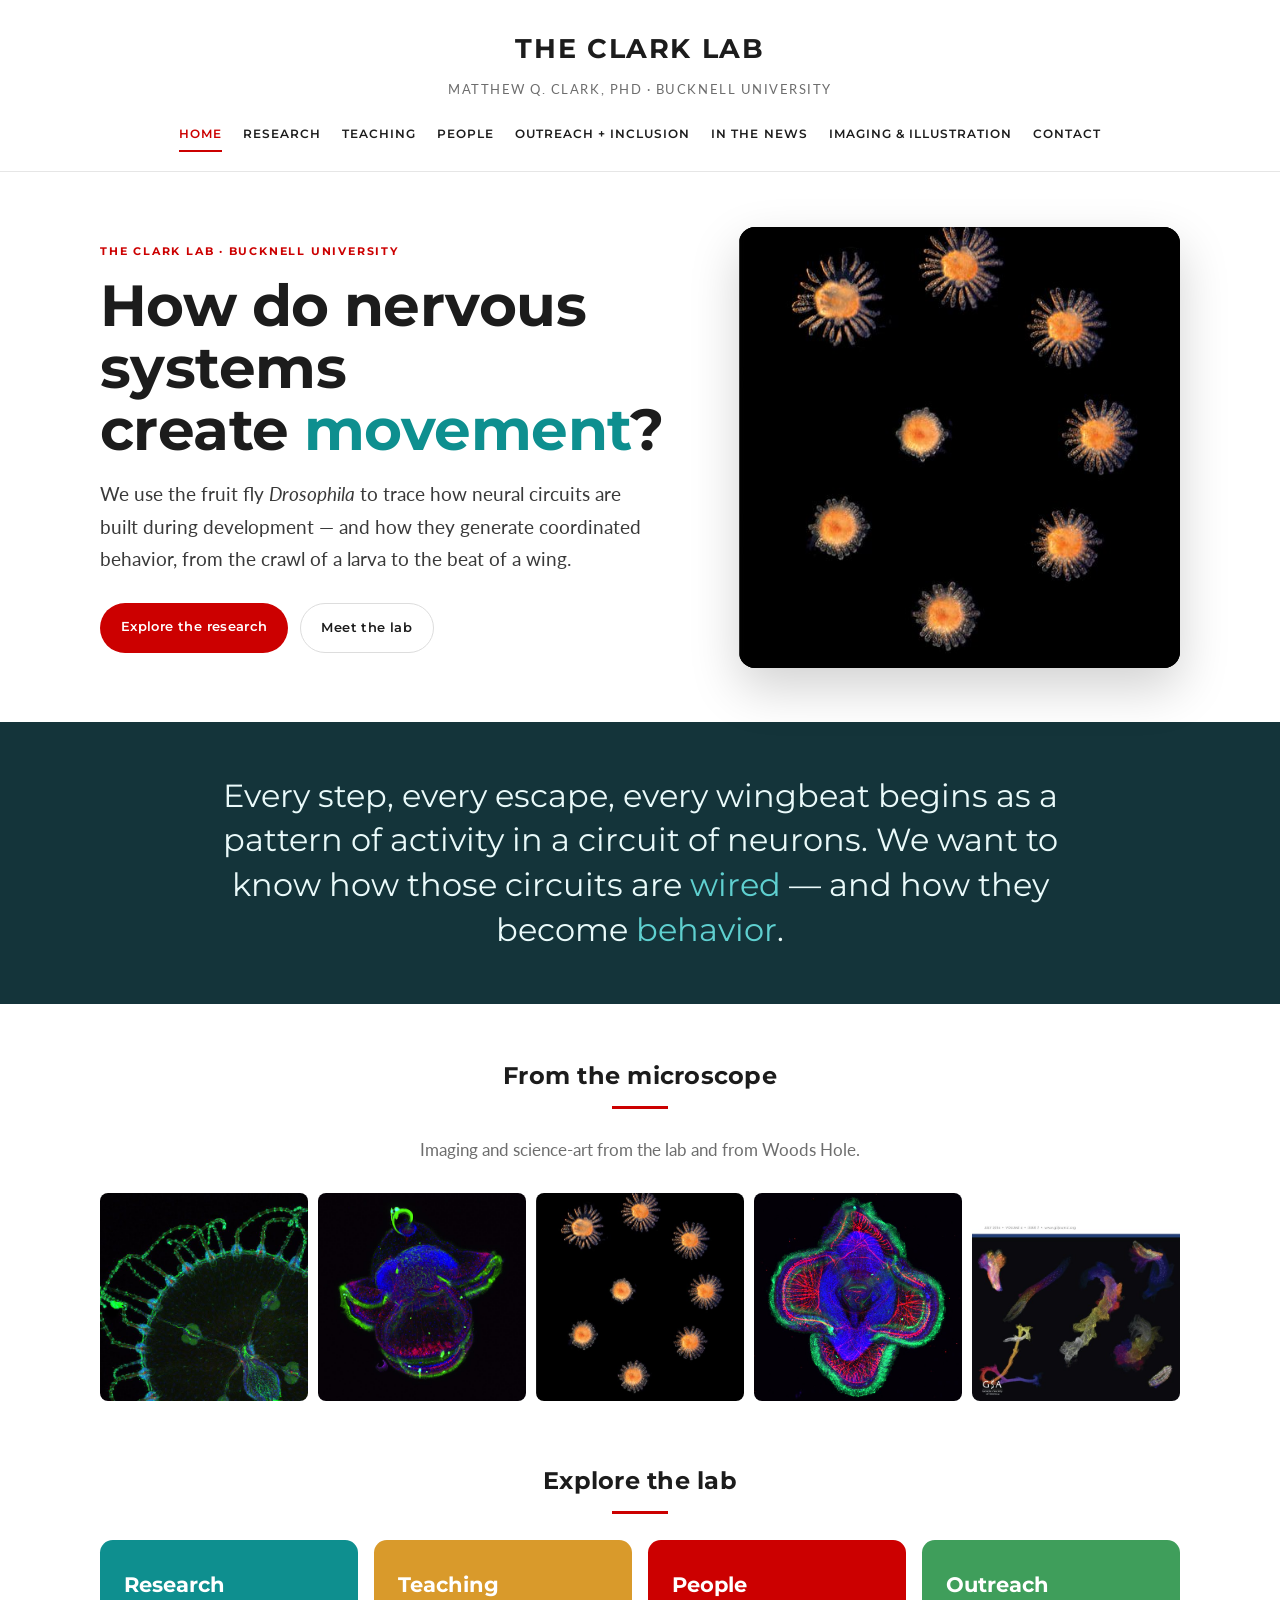
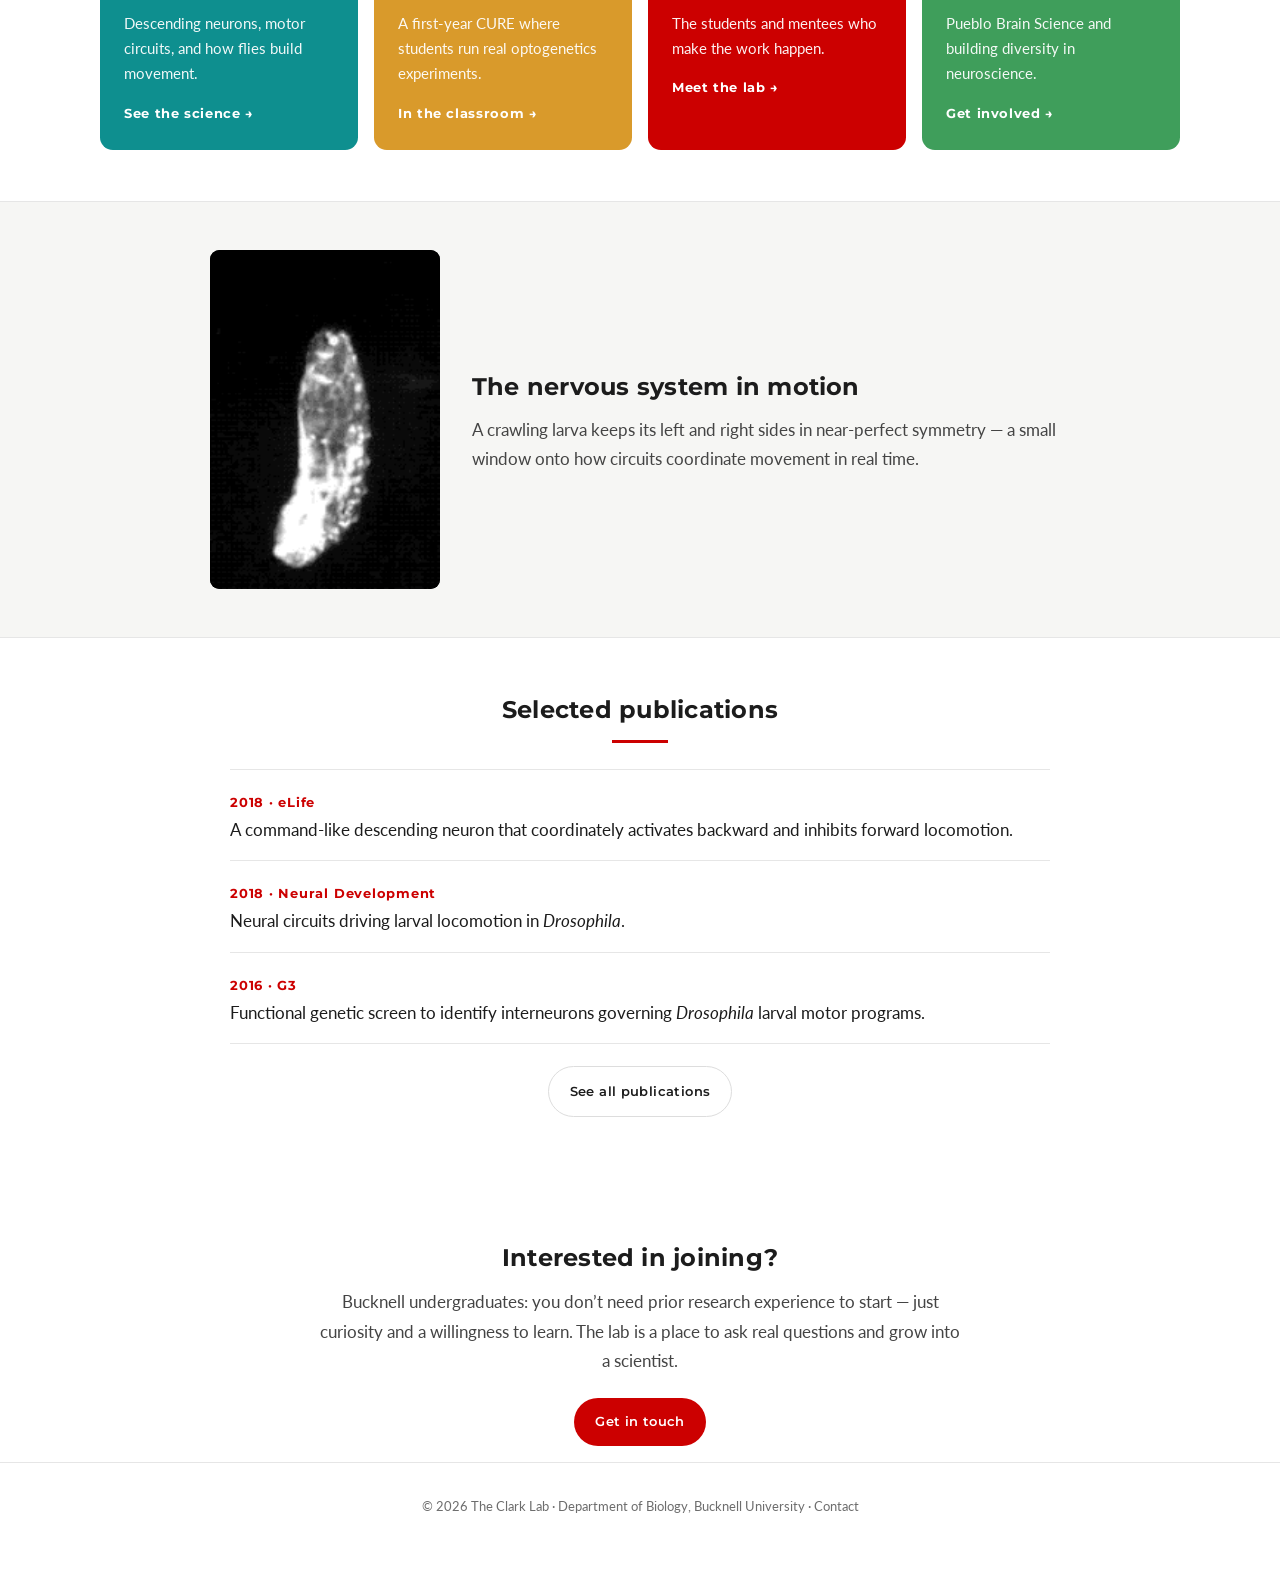
==== commit 421796dd: "update" ====
--- a/index.html
+++ b/index.html
@@ -2,7 +2,7 @@
 <html lang="en">
 <head>
 <meta charset="utf-8"><meta name="viewport" content="width=device-width, initial-scale=1">
-<title>Research | The Clark Lab</title>
+<title>Home | The Clark Lab</title>
 <link rel="preconnect" href="https://fonts.googleapis.com"><link rel="preconnect" href="https://fonts.gstatic.com" crossorigin>
 <link href="https://fonts.googleapis.com/css2?family=Montserrat:wght@400;600;700&family=Lato:ital,wght@0,400;0,700;1,400&display=swap" rel="stylesheet">
 <link rel="stylesheet" href="assets/styles.css">
@@ -11,30 +11,74 @@
 <header class="site-header">
   <a class="site-title" href="index.html">The Clark Lab</a>
   <p class="site-sub">Matthew Q. Clark, PhD &middot; Bucknell University</p>
-  <nav class="nav"><a href="index.html" class="active">Research</a><a href="teaching.html">Teaching</a><a href="people.html">People</a><a href="outreach.html">Outreach + Inclusion</a><a href="news.html">In the News</a><a href="imaging.html">Imaging &amp; Illustration</a><a href="contact.html">Contact</a></nav>
+  <nav class="nav"><a href="index.html" class="active">Home</a><a href="research.html">Research</a><a href="teaching.html">Teaching</a><a href="people.html">People</a><a href="outreach.html">Outreach + Inclusion</a><a href="news.html">In the News</a><a href="imaging.html">Imaging &amp; Illustration</a><a href="contact.html">Contact</a></nav>
 </header>
-<section class="page-band"><p class="eyebrow">The Clark Lab</p><h1>Research</h1></section>
-<main>
 
-<h2>Motor control of locomotion behaviors</h2>
-<hr class="rule">
-<p>Muscles provide the force necessary to generate movements that drive locomotor behaviors. Muscles innervated by single motor neurons comprise synergistic motor units that can be recruited to perform a given task. <em>Drosophila</em> use only a dozen pairs of flight steering motor units to regulate wing motion during both quick maneuvers and slow compensatory reflexes.</p>
-<p>Steering muscles can be functionally grouped according to their size and patterns of activity. Small tonically active muscles allow the fly to steer straight via subtle adjustments in the phase of firing relative to wing strokes; large phasically active muscles allow the fly to quickly alter heading via rapid changes in muscle activity. Although the motor neurons and muscles are relatively well characterized, the network of interneurons that controls them is poorly understood.</p>
-<p>To begin to address this, I performed a neurogenetic behavior screen of 50 split-GAL4 driver lines and found ~25 that alter aspects of the flight motor program upon optogenetic stimulation. Activation produces a variety of effects on wing amplitude and wingbeat frequency compared to controls, suggesting that dedicated interneuron groups govern specific adjustments to wing motion. Using genetic mosaic analysis to stochastically express the optogenetic effector CsChrimson in select cell classes &mdash; with post-hoc analysis of behavior and anatomy &mdash; I identify the minimal set of neurons capable of eliciting changes in wing kinematics. This serves as the &lsquo;ground truth&rsquo; for matching neurons by light and electron microscopy toward comprehensive connectomic mapping of the flight motor system.</p>
-<figure><img src="assets/img/flight-steering.jpg" alt="Tethered-flight imaging of the Drosophila flight steering motor system" width="760"><figcaption>Imaging the flight steering motor system.</figcaption></figure>
 
-<h2>Publications</h2>
-<hr class="rule">
-<p class="muted">^Denotes undergraduate mentee &middot; *denotes equal contribution</p>
-<ul class="pub-list">
-<li><span class="yr">2018 &middot; eLife</span><br>Carreira-Rosario A.*, Zarin A.A.*, <b>Clark M.Q.*</b>, Manning L., Fetter R.D., Cardona A., Doe C.Q. A command-like descending neuron that coordinately activates backward and inhibits forward locomotion. <em>eLife</em>.</li>
-<li><span class="yr">2018 &middot; Neural Development</span><br><b>Clark M.Q.*</b>, Zarin A.A.*, Carreira-Rosario A., Doe C.Q. Neural circuits driving larval locomotion in <em>Drosophila</em>. <em>Neural Development</em> 13:6.</li>
-<li><span class="yr">2017 &middot; Neural Development</span><br>Hirono K., Kohwi M., <b>Clark M.Q.</b>, Heckscher E.S., Doe C.Q. The Hunchback temporal transcription factor establishes, but is not required to maintain, early-born neuronal identity. <em>Neural Development</em> 12(1):1.</li>
-<li><span class="yr">2016 &middot; G3</span><br><b>Clark M.Q.</b>, McCumsey S.J.^, Lopez-Darwin S.^, Heckscher E.S., Doe C.Q. Functional genetic screen to identify interneurons governing behaviorally distinct aspects of <em>Drosophila</em> larval motor programs. <em>G3: Genes|Genomes|Genetics</em> 6(7):2023&ndash;2031.</li>
-<li><span class="yr">2015 &middot; Neuron</span><br>Heckscher E.S., Zarin A.A., Faumont S., <b>Clark M.Q.</b>, Manning L., Fushiki A., &hellip; Landgraf M. Even-skipped+ interneurons are core components of a sensorimotor circuit that maintains left-right symmetric muscle contraction amplitude. <em>Neuron</em> 88(2):314&ndash;329.</li>
-</ul>
+<section class="hero">
+  <div class="hero-grid">
+    <div>
+      <p class="eyebrow">The Clark Lab &middot; Bucknell University</p>
+      <h1>How do nervous systems<br>create <span class="hl">movement</span>?</h1>
+      <p class="sub">We use the fruit fly <em>Drosophila</em> to trace how neural circuits are built during development &mdash; and how they generate coordinated behavior, from the crawl of a larva to the beat of a wing.</p>
+      <div class="btn-row">
+        <a class="btn btn-primary" href="research.html">Explore the research</a>
+        <a class="btn btn-ghost" href="people.html">Meet the lab</a>
+      </div>
+    </div>
+    <div class="hero-art"><img src="assets/img/dev-fluorescence.jpg" alt="Fluorescence microscopy of the developing Drosophila nervous system"></div>
+  </div>
+</section>
 
-</main>
+<div class="quote-band"><div class="inner">
+  <p>Every step, every escape, every wingbeat begins as a pattern of activity in a circuit of neurons. We want to know how those circuits are <span class="hl">wired</span> &mdash; and how they become <span class="hl">behavior</span>.</p>
+</div></div>
+
+<section class="home-sec">
+  <h2>From the microscope</h2><hr class="center-rule">
+  <p class="sub">Imaging and science-art from the lab and from Woods Hole.</p>
+  <div class="strip">
+    <a href="imaging.html"><img src="assets/img/obelia-medusa.jpg" alt="Obelia medusa"></a>
+    <a href="imaging.html"><img src="assets/img/pilidium-nemertean.png" alt="Nemertean pilidium larva"></a>
+    <a href="imaging.html"><img src="assets/img/dev-fluorescence.jpg" alt="Developmental fluorescence"></a>
+    <a href="imaging.html"><img src="assets/img/pilidium-hhmi.jpg" alt="Pilidium larva"></a>
+    <a href="imaging.html"><img src="assets/img/g3-figure.jpg" alt="G3 cover figure"></a>
+  </div>
+</section>
+
+<section class="home-sec" style="padding-top:.5rem">
+  <h2>Explore the lab</h2><hr class="center-rule">
+  <div class="feature-cards">
+    <a class="fcard fc-teal" href="research.html"><h3>Research</h3><p>Descending neurons, motor circuits, and how flies build movement.</p><span class="arrow">See the science &rarr;</span></a>
+    <a class="fcard fc-gold" href="teaching.html"><h3>Teaching</h3><p>A first-year CURE where students run real optogenetics experiments.</p><span class="arrow">In the classroom &rarr;</span></a>
+    <a class="fcard fc-red" href="people.html"><h3>People</h3><p>The students and mentees who make the work happen.</p><span class="arrow">Meet the lab &rarr;</span></a>
+    <a class="fcard fc-green" href="outreach.html"><h3>Outreach</h3><p>Pueblo Brain Science and building diversity in neuroscience.</p><span class="arrow">Get involved &rarr;</span></a>
+  </div>
+</section>
+
+<div class="motion"><div class="inner">
+  <img src="assets/img/larva-motion.gif" alt="Animation of Drosophila larval crawling">
+  <div>
+    <h2>The nervous system in motion</h2>
+    <p>A crawling larva keeps its left and right sides in near-perfect symmetry &mdash; a small window onto how circuits coordinate movement in real time.</p>
+  </div>
+</div></div>
+
+<section class="home-sec">
+  <h2>Selected publications</h2><hr class="center-rule">
+  <ul class="pub-list" style="max-width:820px;margin:0 auto">
+    <li><span class="yr">2018 &middot; eLife</span><br>A command-like descending neuron that coordinately activates backward and inhibits forward locomotion.</li>
+    <li><span class="yr">2018 &middot; Neural Development</span><br>Neural circuits driving larval locomotion in <em>Drosophila</em>.</li>
+    <li><span class="yr">2016 &middot; G3</span><br>Functional genetic screen to identify interneurons governing <em>Drosophila</em> larval motor programs.</li>
+  </ul>
+  <p style="text-align:center;margin-top:1.4rem"><a class="btn btn-ghost" href="research.html">See all publications</a></p>
+</section>
+
+<div class="join"><h2>Interested in joining?</h2>
+  <p>Bucknell undergraduates: you don&rsquo;t need prior research experience to start &mdash; just curiosity and a willingness to learn. The lab is a place to ask real questions and grow into a scientist.</p>
+  <a class="btn btn-primary" href="contact.html">Get in touch</a>
+</div>
+
 <footer class="site-footer">
   <p>&copy; 2026 The Clark Lab &middot; Department of Biology, Bucknell University &middot; <a href="contact.html">Contact</a></p>
 </footer>
--- a/assets/styles.css
+++ b/assets/styles.css
@@ -75,3 +75,65 @@
 /* footer */
 .site-footer{border-top:1px solid var(--line);text-align:center;color:var(--muted);font-size:.8rem;padding:2rem 1rem 2.6rem}
 .site-footer a{color:var(--muted)}
+
+/* ============ engagement layer ============ */
+:root{--teal:#0e8f8f;--teal-dk:#0b6d6d;--gold:#d99a2b;--green:#3f9e5b;--plum:#8e3b6b;--ink2:#14343a}
+
+/* home hero */
+.hero{padding:3.4rem 1.25rem 1rem;max-width:1120px;margin:0 auto}
+.hero-grid{display:grid;grid-template-columns:1.15fr .85fr;gap:2.6rem;align-items:center}
+@media(max-width:760px){.hero-grid{grid-template-columns:1fr;gap:1.6rem}}
+.hero .eyebrow{color:var(--red);text-transform:uppercase;letter-spacing:.16em;font-size:.7rem;font-weight:700;margin:0 0 .8rem}
+.hero h1{font-family:var(--head);font-weight:700;font-size:clamp(2.2rem,4.6vw,3.6rem);line-height:1.08;letter-spacing:-.01em;margin:0 0 1.1rem}
+.hero h1 .hl{color:var(--teal)}
+.hero p.sub{font-size:1.18rem;color:#3a3a3a;margin:0 0 1.7rem;max-width:34rem}
+.btn-row{display:flex;flex-wrap:wrap;gap:.7rem}
+.btn{display:inline-block;font-family:var(--head);font-weight:600;font-size:.82rem;letter-spacing:.03em;padding:.8rem 1.3rem;border-radius:2rem;text-decoration:none;transition:transform .15s ease}
+.btn:hover{text-decoration:none;transform:translateY(-2px)}
+.btn-primary{background:var(--red);color:#fff}
+.btn-ghost{background:#fff;color:var(--ink);border:1.5px solid #ddd}
+.hero-art{border-radius:1rem;overflow:hidden;background:#000;box-shadow:0 20px 50px rgba(0,0,0,.18);aspect-ratio:1/1}
+.hero-art img{width:100%;height:100%;object-fit:cover}
+
+/* wonder / quote band */
+.quote-band{background:var(--ink2);color:#eafafa;margin-top:2.4rem;padding:3.2rem 1.25rem}
+.quote-band .inner{max-width:860px;margin:0 auto;text-align:center}
+.quote-band p{font-family:var(--head);font-weight:400;font-size:clamp(1.35rem,2.6vw,2rem);line-height:1.4;margin:0}
+.quote-band .hl{color:#5fd0d0}
+
+/* section wrapper on home */
+.home-sec{max-width:1120px;margin:0 auto;padding:3.2rem 1.25rem}
+.home-sec>h2{text-align:center;margin:0 0 .3rem}
+.home-sec>.sub{text-align:center;color:var(--muted);margin:0 auto 1.8rem;max-width:40rem}
+.center-rule{height:3px;width:56px;background:var(--red);border:0;margin:.6rem auto 1.6rem}
+
+/* image strip */
+.strip{display:grid;grid-template-columns:repeat(5,1fr);gap:.6rem}
+@media(max-width:760px){.strip{grid-template-columns:repeat(2,1fr)}}
+.strip a{display:block;overflow:hidden;border-radius:.5rem;aspect-ratio:1/1;background:#000}
+.strip img{width:100%;height:100%;object-fit:cover;transition:transform .4s ease}
+.strip a:hover img{transform:scale(1.08)}
+
+/* feature cards */
+.feature-cards{display:grid;grid-template-columns:repeat(4,1fr);gap:1rem}
+@media(max-width:860px){.feature-cards{grid-template-columns:repeat(2,1fr)}}
+@media(max-width:480px){.feature-cards{grid-template-columns:1fr}}
+.fcard{display:block;padding:1.5rem;border-radius:.8rem;color:#fff;text-decoration:none;min-height:170px;transition:transform .18s ease,box-shadow .18s ease}
+.fcard:hover{text-decoration:none;transform:translateY(-4px);box-shadow:0 16px 34px rgba(0,0,0,.16)}
+.fcard h3{font-family:var(--head);font-weight:700;font-size:1.3rem;margin:.2rem 0 .5rem;color:#fff}
+.fcard p{margin:0;font-size:.92rem;opacity:.94;color:#fff}
+.fcard .arrow{display:inline-block;margin-top:1rem;font-family:var(--head);font-weight:700;font-size:.8rem;letter-spacing:.05em}
+.fc-teal{background:var(--teal)} .fc-gold{background:var(--gold)} .fc-red{background:var(--red)} .fc-green{background:var(--green)}
+
+/* motion moment */
+.motion{background:var(--band);border-top:1px solid var(--line);border-bottom:1px solid var(--line)}
+.motion .inner{max-width:900px;margin:0 auto;padding:3rem 1.25rem;display:grid;grid-template-columns:230px 1fr;gap:2rem;align-items:center}
+@media(max-width:640px){.motion .inner{grid-template-columns:1fr;text-align:center}}
+.motion img{width:100%;border-radius:.6rem;background:#000}
+.motion h2{margin:0 0 .5rem}
+.motion p{margin:0;color:#444}
+
+/* join */
+.join{max-width:860px;margin:0 auto;padding:3.2rem 1.25rem 1rem;text-align:center}
+.join h2{margin:0 0 .6rem}
+.join p{color:#444;max-width:40rem;margin:0 auto 1.4rem}
